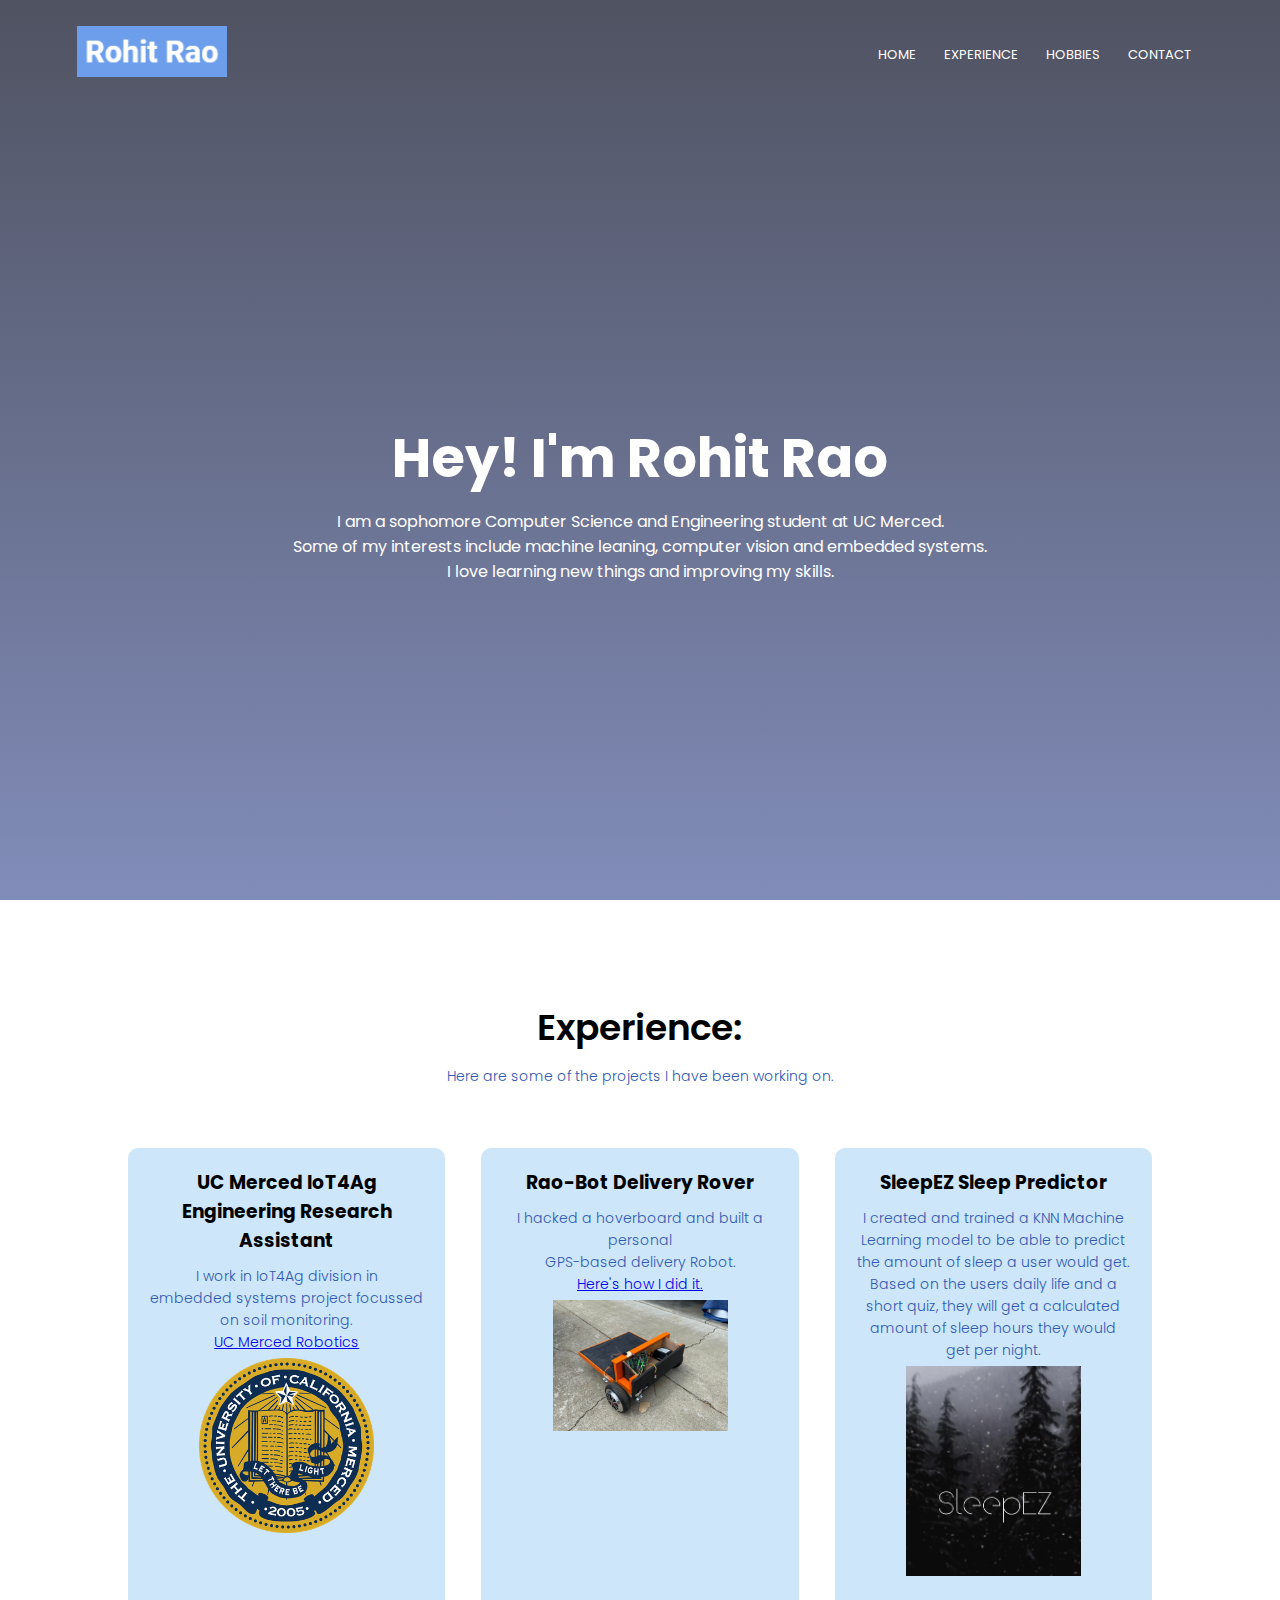
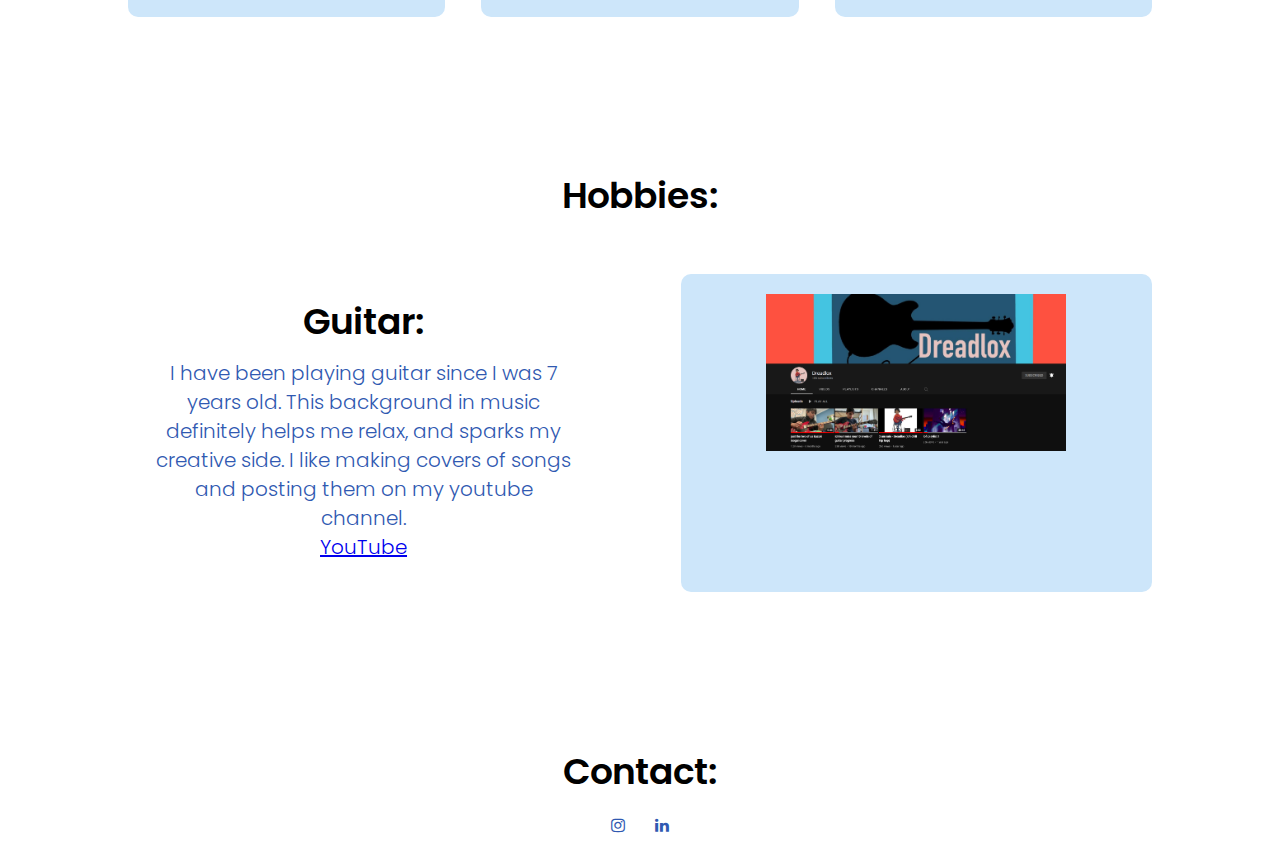
==== index.html @ 44340026 "Update index.html" ====
<!DOCTYPE html>
<html>
<head>
    <meta name="viewport" content="width=device-width, initial-scale=1.0">
    <title>RohitRao.com</title>
    <link rel="stylesheet" href="style.css">
    <link rel="preconnect" href="https://fonts.googleapis.com">
    <link rel="preconnect" href="https://fonts.gstatic.com" crossorigin>
    <link href="https://fonts.googleapis.com/css2?family=Poppins:wght@600&display=swap" rel="stylesheet">
    <link rel="stylesheet" href="https://stackpath.bootstrapcdn.com/font-awesome/4.7.0/css/font-awesome.min.css">
</head>
<body>
    <section class="header">
        <nav>
            <a href="index.html"><img src="images/logo.png"></a>
            <div class="nav-links">
                <ul>
                    <li><a href="">HOME</a></li>
                    <li><a href="#exp">EXPERIENCE</a></li>
                    <li><a href="#hob">HOBBIES</a></li>
                    <li><a href="#con">CONTACT</a></li>
                </ul>
            </div>
        </nav>
    <div class="text-box">
        <h1>Hey! I'm Rohit Rao</h1>
        <p> I am a sophomore Computer Science and Engineering student at UC Merced.<br>
             Some of my interests include machine leaning, computer vision and embedded systems.<br>
             I love learning new things and improving my skills.<br>
        </p>
    </div>

    </section>
<!-- ------ experience ------- -->
    <section class="experience">
        <a id="exp"></a>
       <h1>Experience:</h1> 
       <p>Here are some of the projects I have been working on.</p>
       <div class="row">
            <div class="proj_col">
                <h3>UC Merced IoT4Ag Engineering Research Assistant</h3>
                <p>
                    I work in IoT4Ag division in <br>
                    embedded systems project focussed<br>
                    on soil monitoring. <br>
                    <a href="https://robotics.ucmerced.edu/"> UC Merced Robotics</a>
                    <br>
                    <img src="images/UC_Merced_Seal.png">
                </p>
            </div>
            <div class="proj_col">
                <h3>Rao-Bot Delivery Rover</h3>
                <p>
                    I hacked a hoverboard and built a personal <br>
                    GPS-based delivery Robot.<br> 
                    <a href="https://medium.com/@rohitrrao2021/how-to-build-your-own-delivery-robot-edff353ba1cc"> Here's how I did it.</a>
                    <br>
                    <img src="images/raobot.jpg">
                </p>
            </div>
            <div class="proj_col">
                <h3>SleepEZ Sleep Predictor</h3>
                <p>
                    I created and trained a KNN Machine Learning model to be able to predict the amount of sleep a user would get. Based on the users daily life and a short quiz, they will get a calculated amount of sleep hours they would get per night.
                    <br>
                    <img src="images/sleepez.png">
                </p>
            </div>
       </div>
    </section>
<!-- ------ experience -------- -->
<section class="hobbies">
    <a id="hob"></a>
   <h1>Hobbies:</h1> 
   <div class="row">
    <div class="nocolorhob_col">
        <h1>Guitar:</h1>
        <p>
            I have been playing guitar since I was 7 years old. This background in music definitely helps me relax, and sparks my creative side. I like making covers of songs and posting them on my youtube channel.
            <br>
            <a href="https://www.youtube.com/channel/UCna12fSTjROgVk5E1u4epyQ">YouTube</a>
        </p>
    </div>
    <div class="hob_col">
        <img src="images/guitar.png">
    </div>
    
</div>
</section>

<!-- ------ contact -------- -->
<section class="contact">
    <a id="con"></a>
   <h1>Contact:</h1> 
   <div class="icons">
        <i class="fa fa-instagram"id = "insta"></i>
        <i class="fa fa-linkedin" id = "linkedin"></i>
   </div>
</section>


</body>
<script type="text/javascript">
    document.getElementById("insta").onclick = function () {
        location.href = "https://www.instagram.com/not_rohit.rao/?hl=en";
    };
    document.getElementById("linkedin").onclick = function () {
        location.href = "https://www.linkedin.com/in/rohit--rao/";
    };

</script>

</html>
---- style.css ----
*{
    margin: 0;
    padding: 0;
    font-family: 'Poppins', sans-serif;
}
.header{
    min-height: 100vh;
    width: 100%;
    background-image: linear-gradient(rgba(4,9,30,0.7),rgba(76, 92, 156, 0.7)),url('./images/front.png');
    background-position: center;
    background-size: cover;
    background-repeat: no-repeat;
    position: relative;
}
nav{
    display: flex;
    padding: 2% 6%;
    justify-content: space-between;
    align-items: center;
}
nav img{
    width: 150px;

}
.nav-links{
    flex: 1;
    text-align: right;
}
.nav-links ul li{
    list-style: none;
    display: inline-block;
    padding: 8px 12px;
    position: relative;
}
.nav-links ul li a{
    color: #fff;
    text-decoration: none;
    font-size: 13px;
}
.nav-links ul li::after{
    content: '';
    width: 0%;
    height: 2px;
    background: #36cef4;
    display: block;
    margin: auto;
    transition: 0.3s;
}
.nav-links ul li:hover::after{
    width: 100%;
}
.text-box{
    width: 70%;
    color: #fff;
    position: absolute;
    top: 35%;
    left: 50%;
    transform: translate(-50%,50%);
    text-align: center;
}

.text-box h1{
    font-size: 54px;
}

.text-box p{
    margin: 10px 0 40px;
    font-size: 16px;
    columns: #fff;
}

/*------ experience -------*/
.experience{
    width: 80%;
    margin: auto;
    text-align: center;
    padding-top: 100px;
}
.experience h1{
    font-size: 36px;
    font-weight: 600;
}
.experience p{
    color: rgb(48, 89, 177);
    font-size: 14px;
    font-weight: 300;
    line-height: 22px;
    padding: 10px;
}
.experience img{
    width: 175px;
    padding: 5px;
    /* height */
}
.row{
    margin-top: 5%;
    display: flex;
    justify-content: space-between;
}
.proj_col{
    flex-basis: 31%;
    background: #cde6fa;
    border-radius: 10px;
    margin-bottom: 5%;
    padding: 20px 12px;
    box-sizing: border-box;
}
.proj_col:hover{
    box-shadow: 0 0 20px 0px rgba(0, 0, 0, 0.2);
}
/*------ hobbies -------*/
.hobbies{
    width: 80%;
    margin: auto;
    text-align: center;
    padding-top: 100px;
}
.hobbies h1{
    font-size: 36px;
    font-weight: 600;
}
.hobbies p{
    color: rgb(48, 89, 177);
    font-size: 20px;
    font-weight: 300;
    line-height: 29px;
    padding: 10px;
}

.hob_col{
    flex-basis: 46%;
    background: #cde6fa;
    border-radius: 10px;
    margin-bottom: 5%;
    padding: 20px 12px;
    box-sizing: border-box;
}

.hob_col img{
    width: 300px;
}
.nocolorhob_col{
    flex-basis: 46%;
    border-radius: 10px;
    margin-bottom: 5%;
    padding: 20px 12px;
    box-sizing: border-box;
}
/*------ contact -------*/

.contact{
    width: 80%;
    margin: auto;
    text-align: center;
    padding-top: 100px;
}
.contact h1{
    font-size: 36px;
    font-weight: 600;
}
.icons .fa{
    color: rgb(48, 89, 177);
    margin: 0 13px;
    cursor: pointer;
    padding: 18px 0;
}
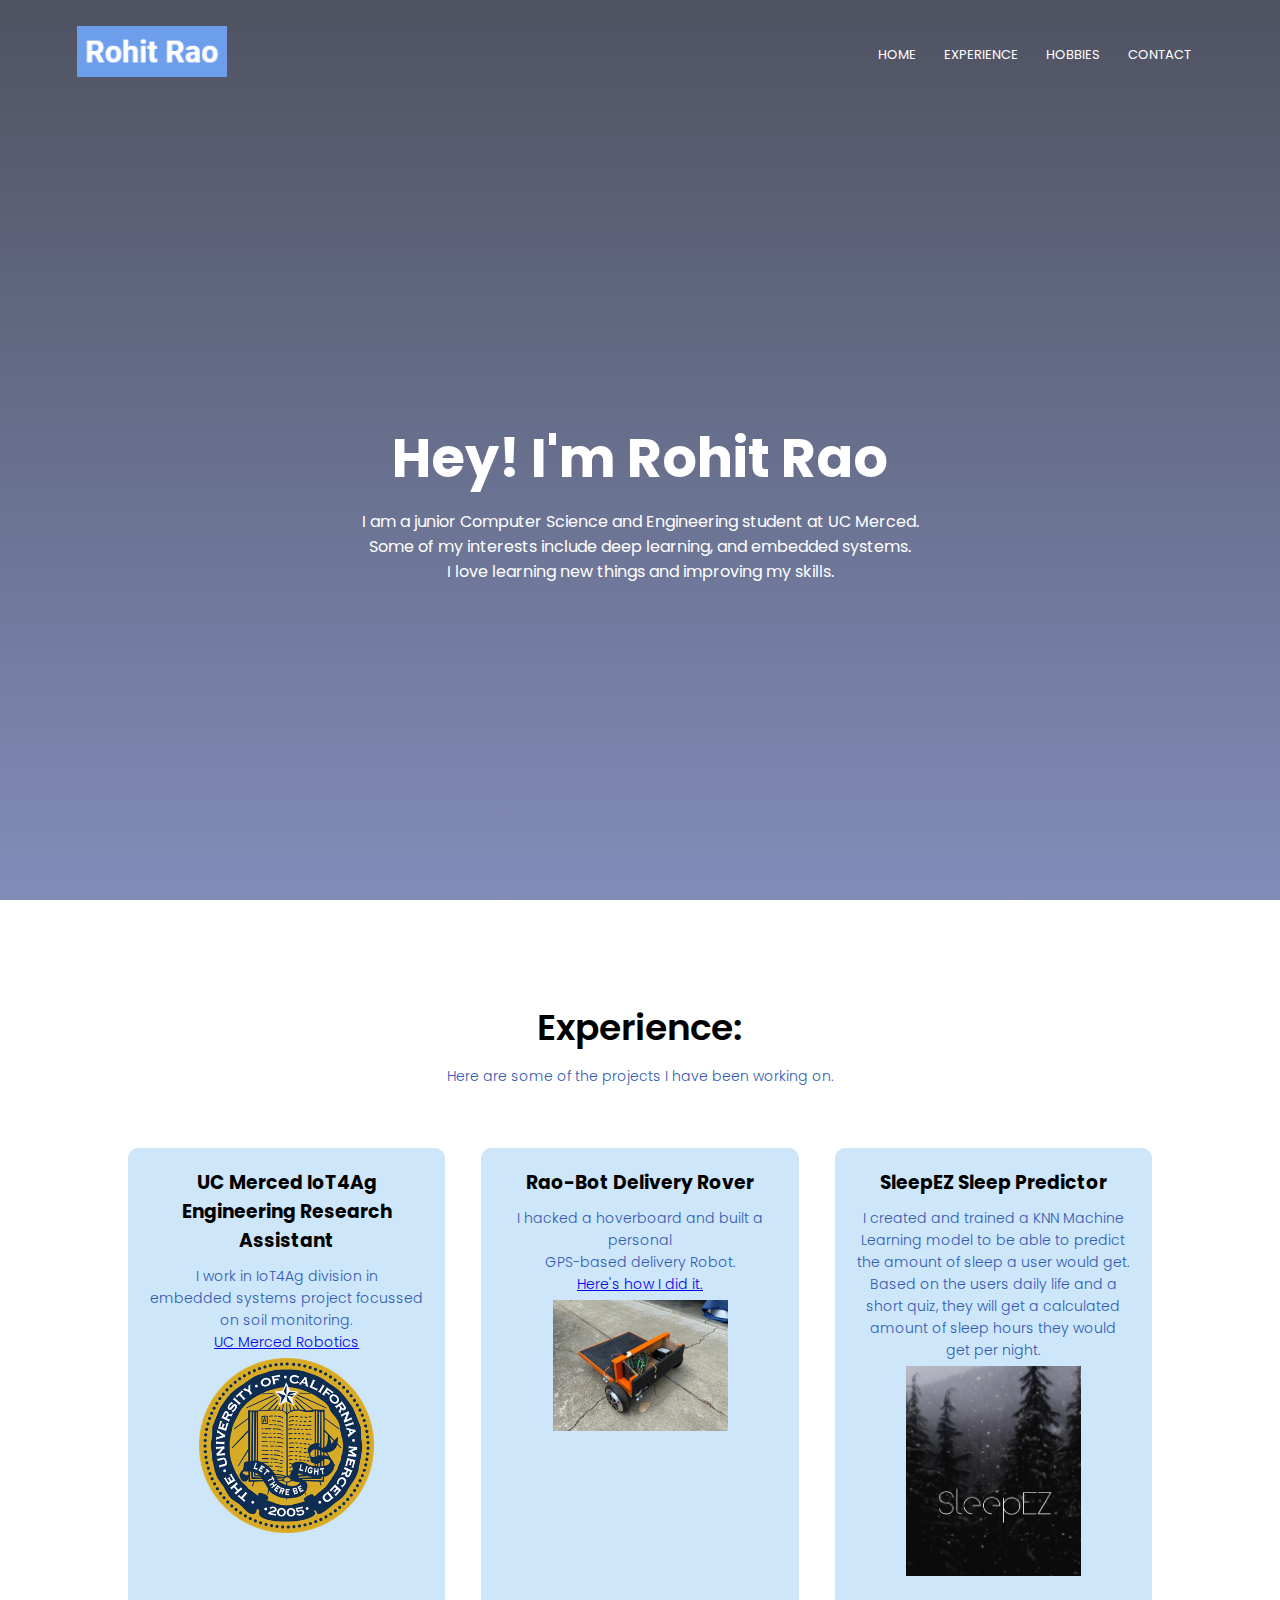
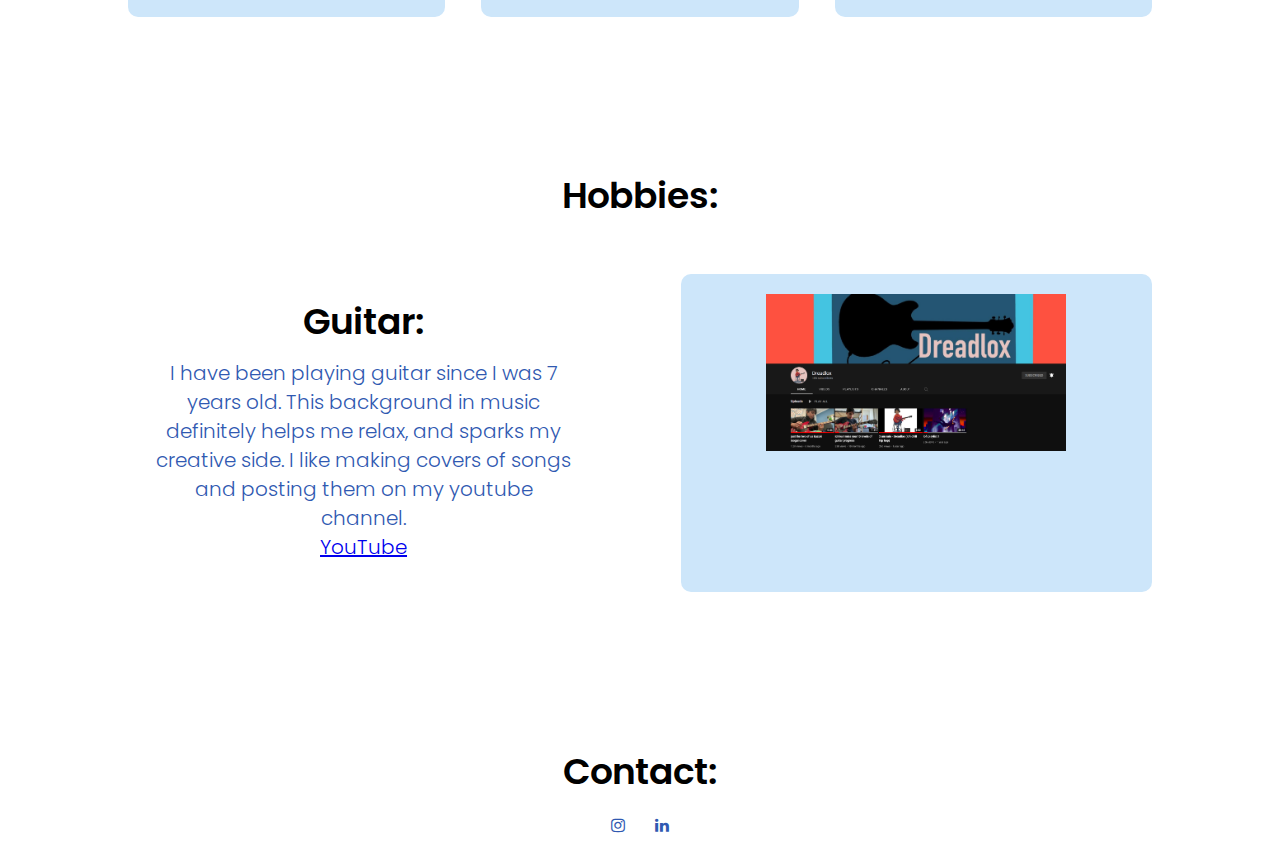
==== commit 4cf9a79a: "Update index.html" ====
--- a/index.html
+++ b/index.html
@@ -24,8 +24,8 @@
         </nav>
     <div class="text-box">
         <h1>Hey! I'm Rohit Rao</h1>
-        <p> I am a sophomore Computer Science and Engineering student at UC Merced.<br>
-             Some of my interests include machine leaning, computer vision and embedded systems.<br>
+        <p> I am a junior Computer Science and Engineering student at UC Merced.<br>
+             Some of my interests include deep learning, and embedded systems.<br>
              I love learning new things and improving my skills.<br>
         </p>
     </div>
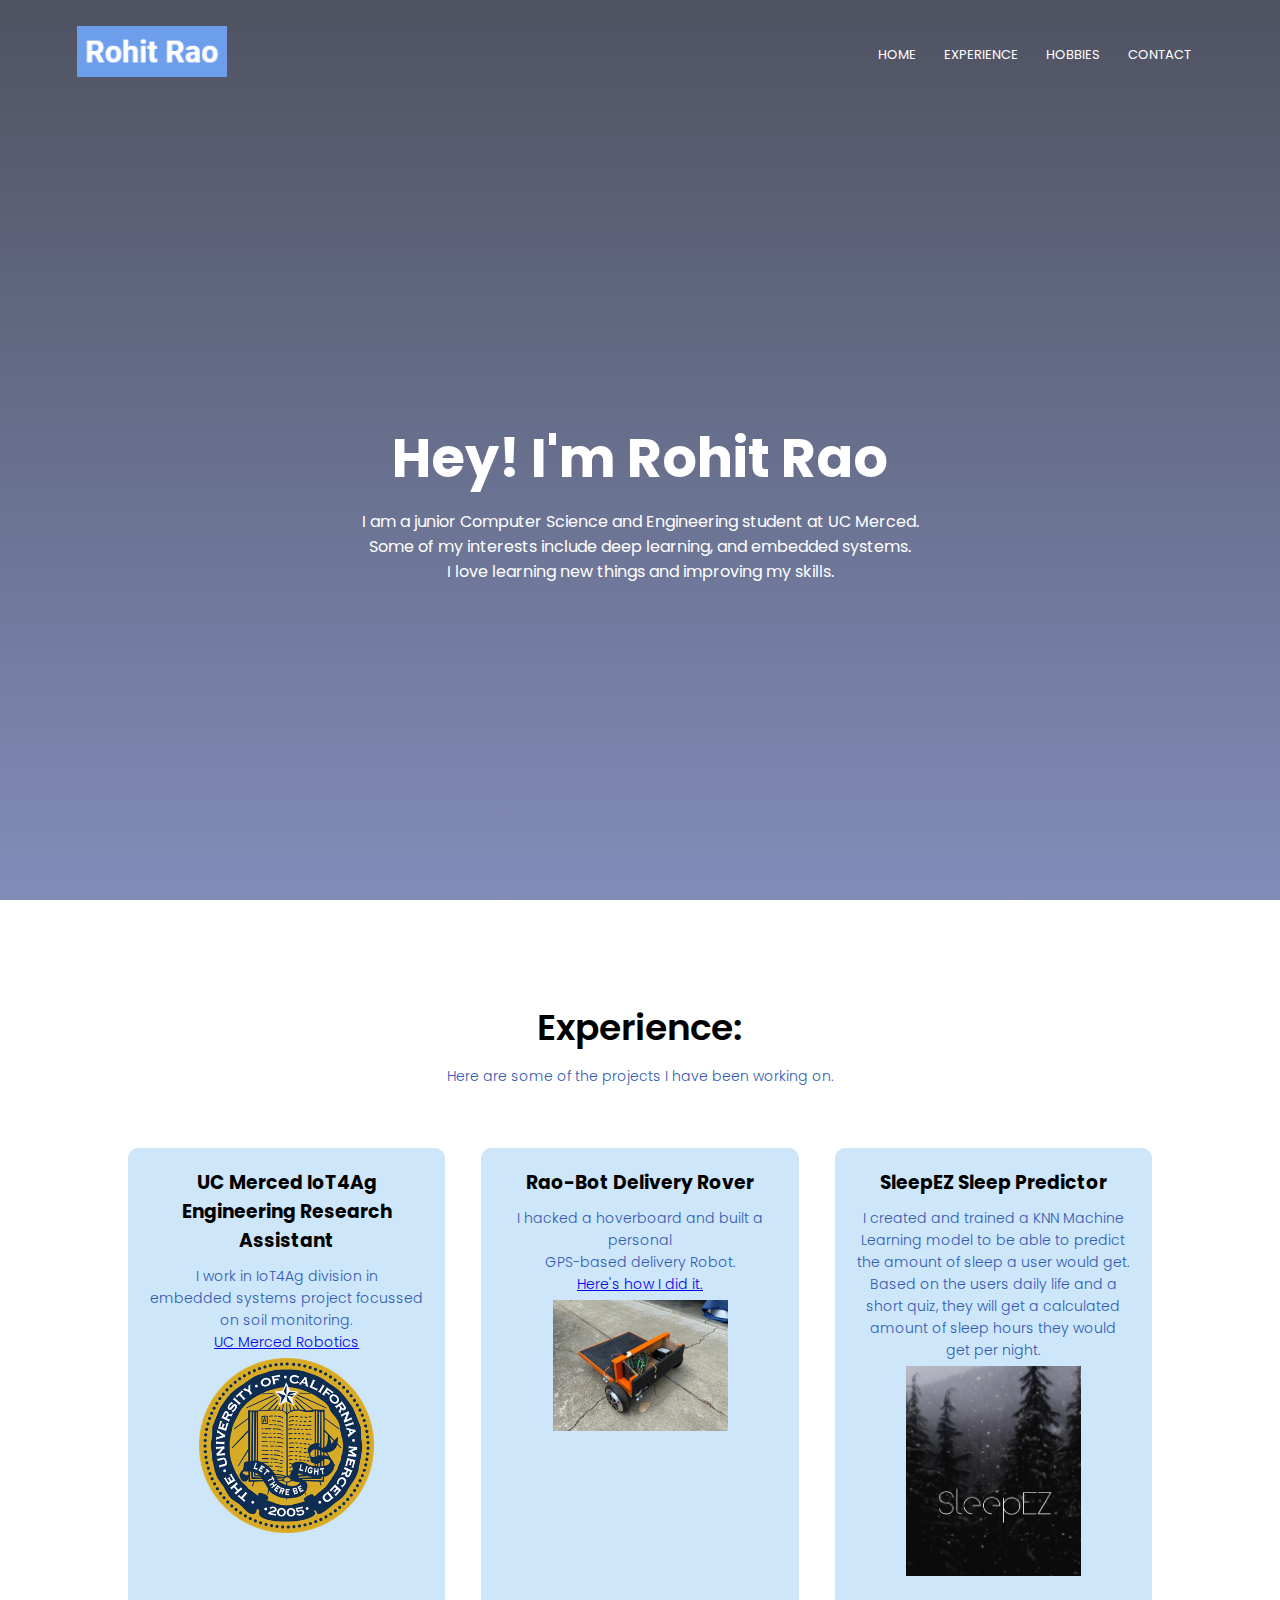
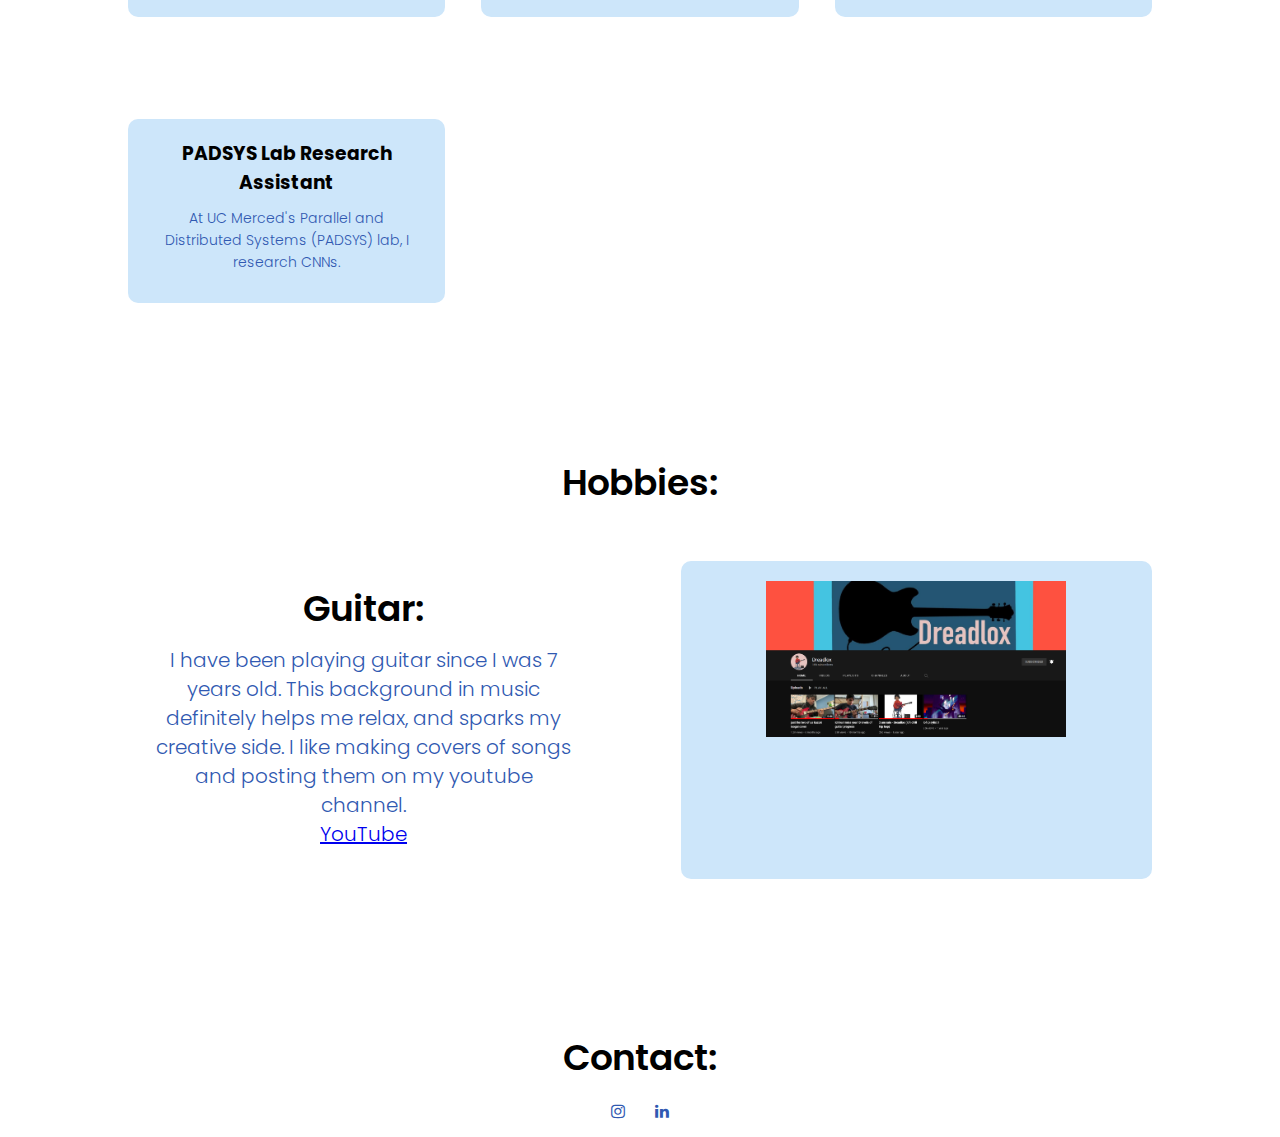
==== commit e1417433: "Update index.html" ====
--- a/index.html
+++ b/index.html
@@ -67,8 +67,16 @@
                 </p>
             </div>
        </div>
+        <div class = "row">
+            <div class="proj_col">
+                <h3>PADSYS Lab Research Assistant</h3>
+                <p>
+                    At UC Merced's Parallel and Distributed Systems (PADSYS) lab, I research CNNs.
+                </p>
+            </div>
+        </div>
     </section>
-<!-- ------ experience -------- -->
+<!-- ------ hobbies -------- -->
 <section class="hobbies">
     <a id="hob"></a>
    <h1>Hobbies:</h1> 
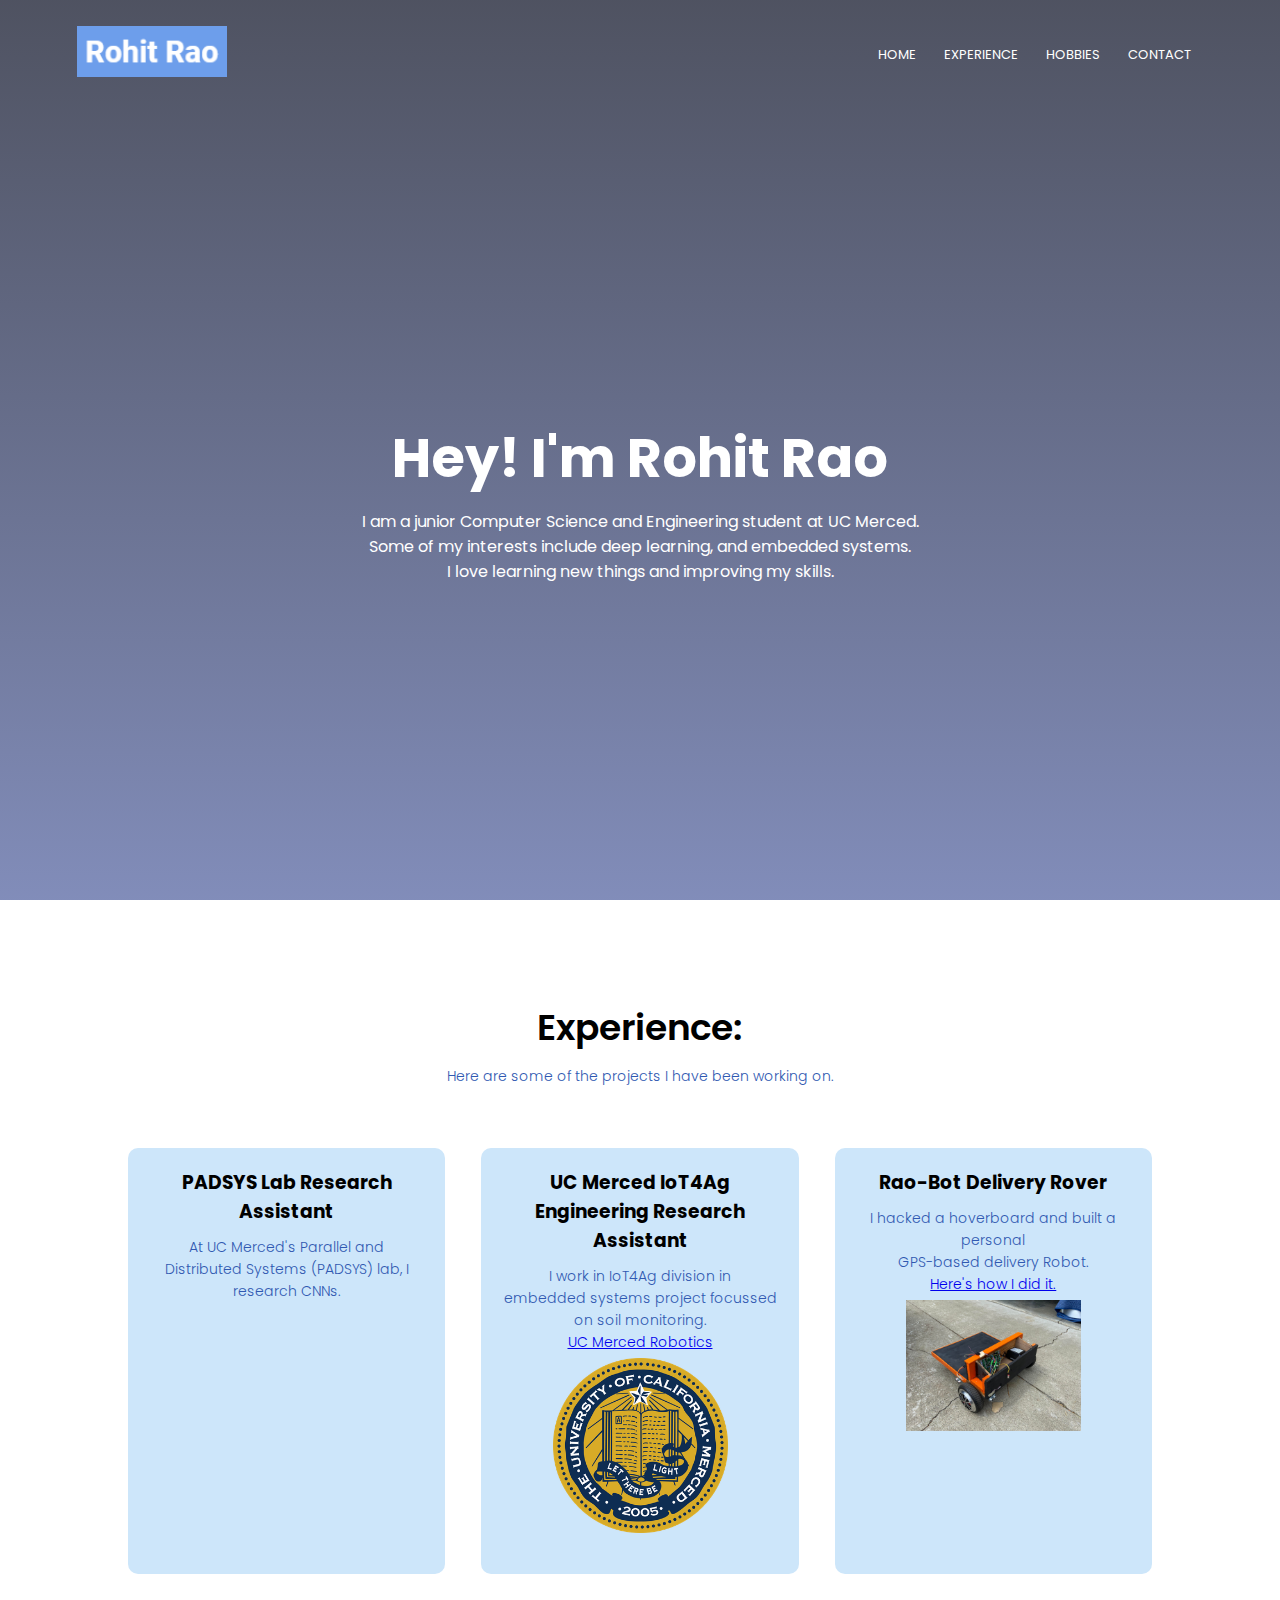
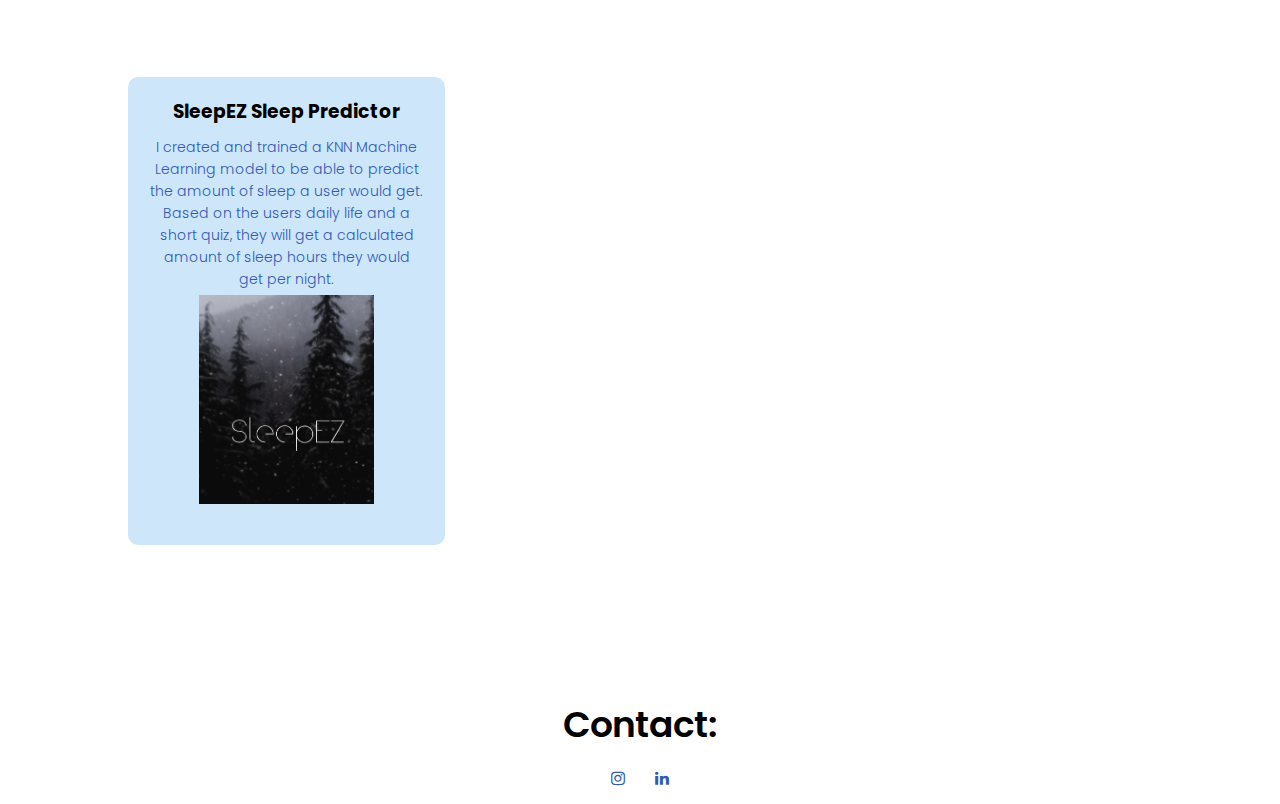
==== commit 5d334e0f: "Update index.html" ====
--- a/index.html
+++ b/index.html
@@ -37,6 +37,12 @@
        <h1>Experience:</h1> 
        <p>Here are some of the projects I have been working on.</p>
        <div class="row">
+           <div class="proj_col">
+                <h3>PADSYS Lab Research Assistant</h3>
+                <p>
+                    At UC Merced's Parallel and Distributed Systems (PADSYS) lab, I research CNNs.
+                </p>
+            </div>
             <div class="proj_col">
                 <h3>UC Merced IoT4Ag Engineering Research Assistant</h3>
                 <p>
@@ -58,6 +64,8 @@
                     <img src="images/raobot.jpg">
                 </p>
             </div>
+       </div>
+        <div class = "row">
             <div class="proj_col">
                 <h3>SleepEZ Sleep Predictor</h3>
                 <p>
@@ -66,18 +74,10 @@
                     <img src="images/sleepez.png">
                 </p>
             </div>
-       </div>
-        <div class = "row">
-            <div class="proj_col">
-                <h3>PADSYS Lab Research Assistant</h3>
-                <p>
-                    At UC Merced's Parallel and Distributed Systems (PADSYS) lab, I research CNNs.
-                </p>
-            </div>
         </div>
     </section>
 <!-- ------ hobbies -------- -->
-<section class="hobbies">
+<!-- <section class="hobbies">
     <a id="hob"></a>
    <h1>Hobbies:</h1> 
    <div class="row">
@@ -94,7 +94,7 @@
     </div>
     
 </div>
-</section>
+</section> -->
 
 <!-- ------ contact -------- -->
 <section class="contact">
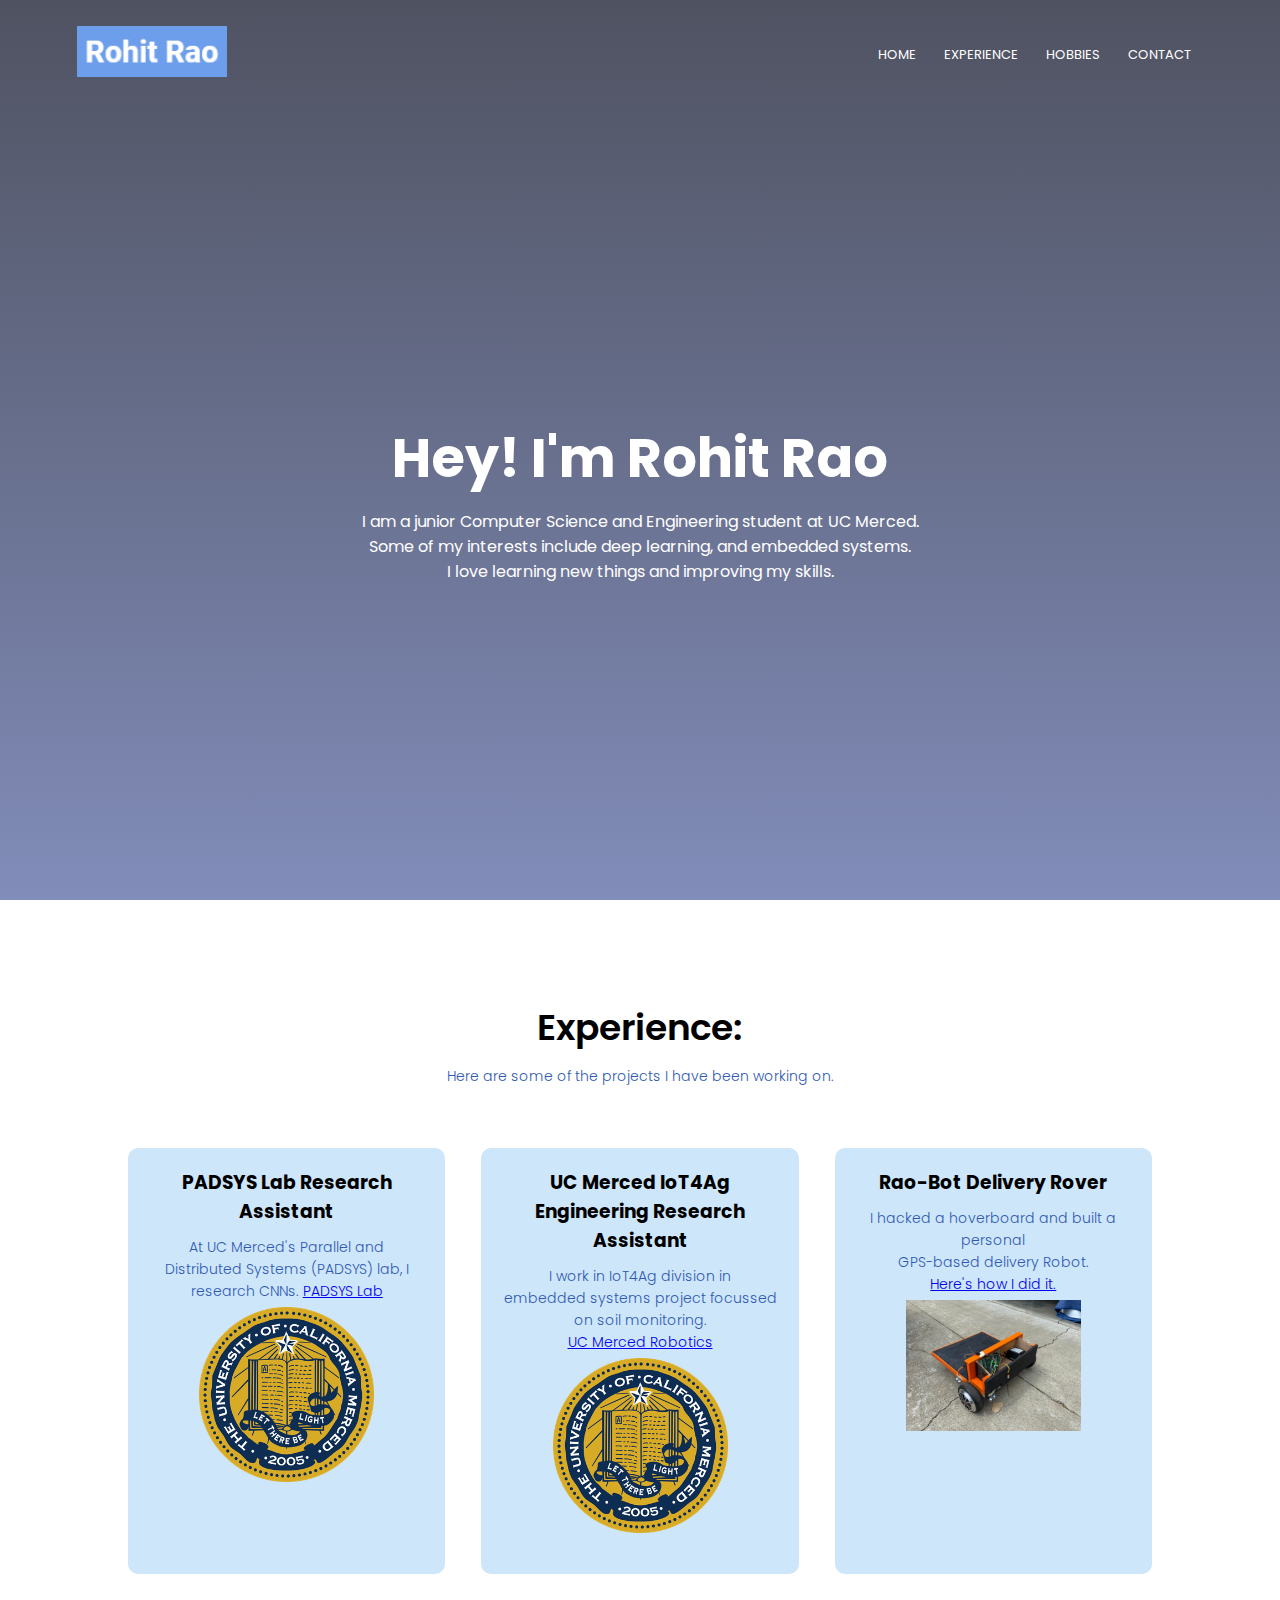
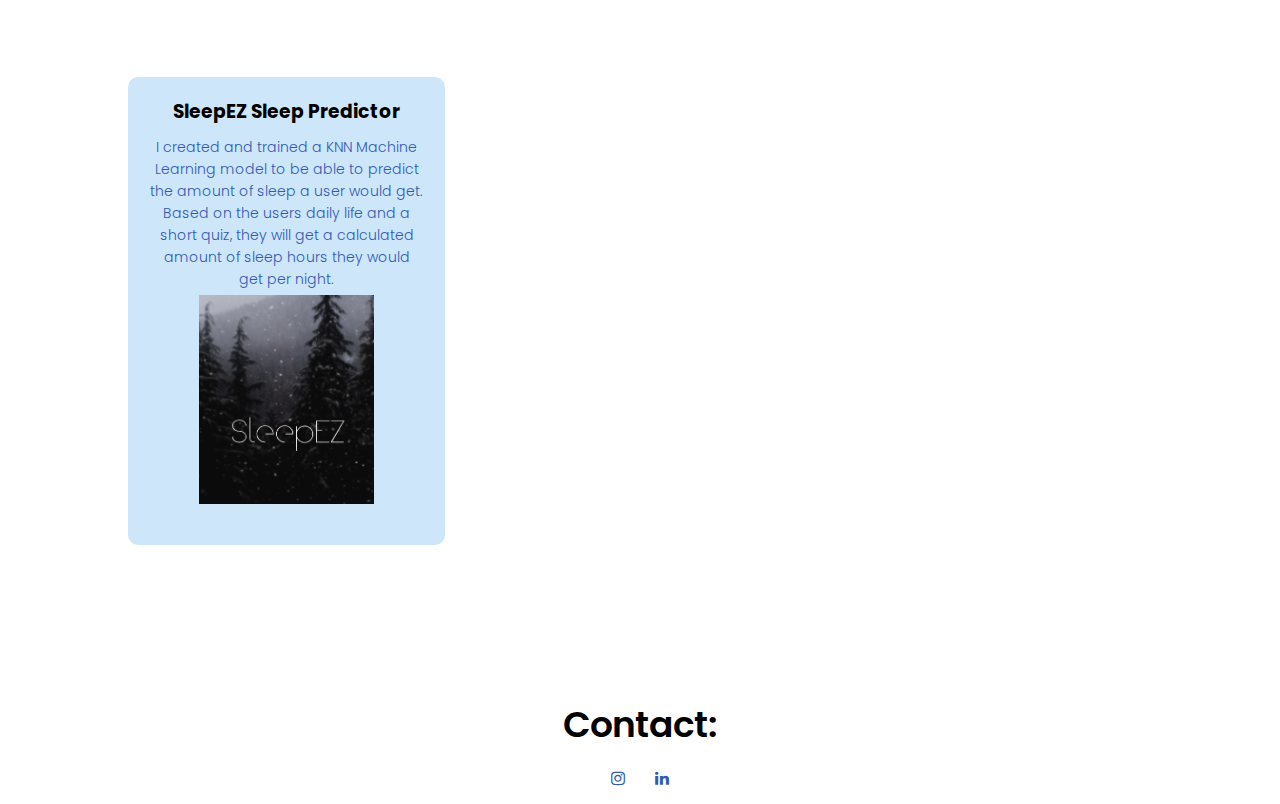
==== commit afb7c1ad: "Update index.html" ====
--- a/index.html
+++ b/index.html
@@ -41,6 +41,8 @@
                 <h3>PADSYS Lab Research Assistant</h3>
                 <p>
                     At UC Merced's Parallel and Distributed Systems (PADSYS) lab, I research CNNs.
+                    <a href = "https://padsys.org/index.html"> PADSYS Lab </a> <br>
+                    <img src="images/UC_Merced_Seal.png">
                 </p>
             </div>
             <div class="proj_col">
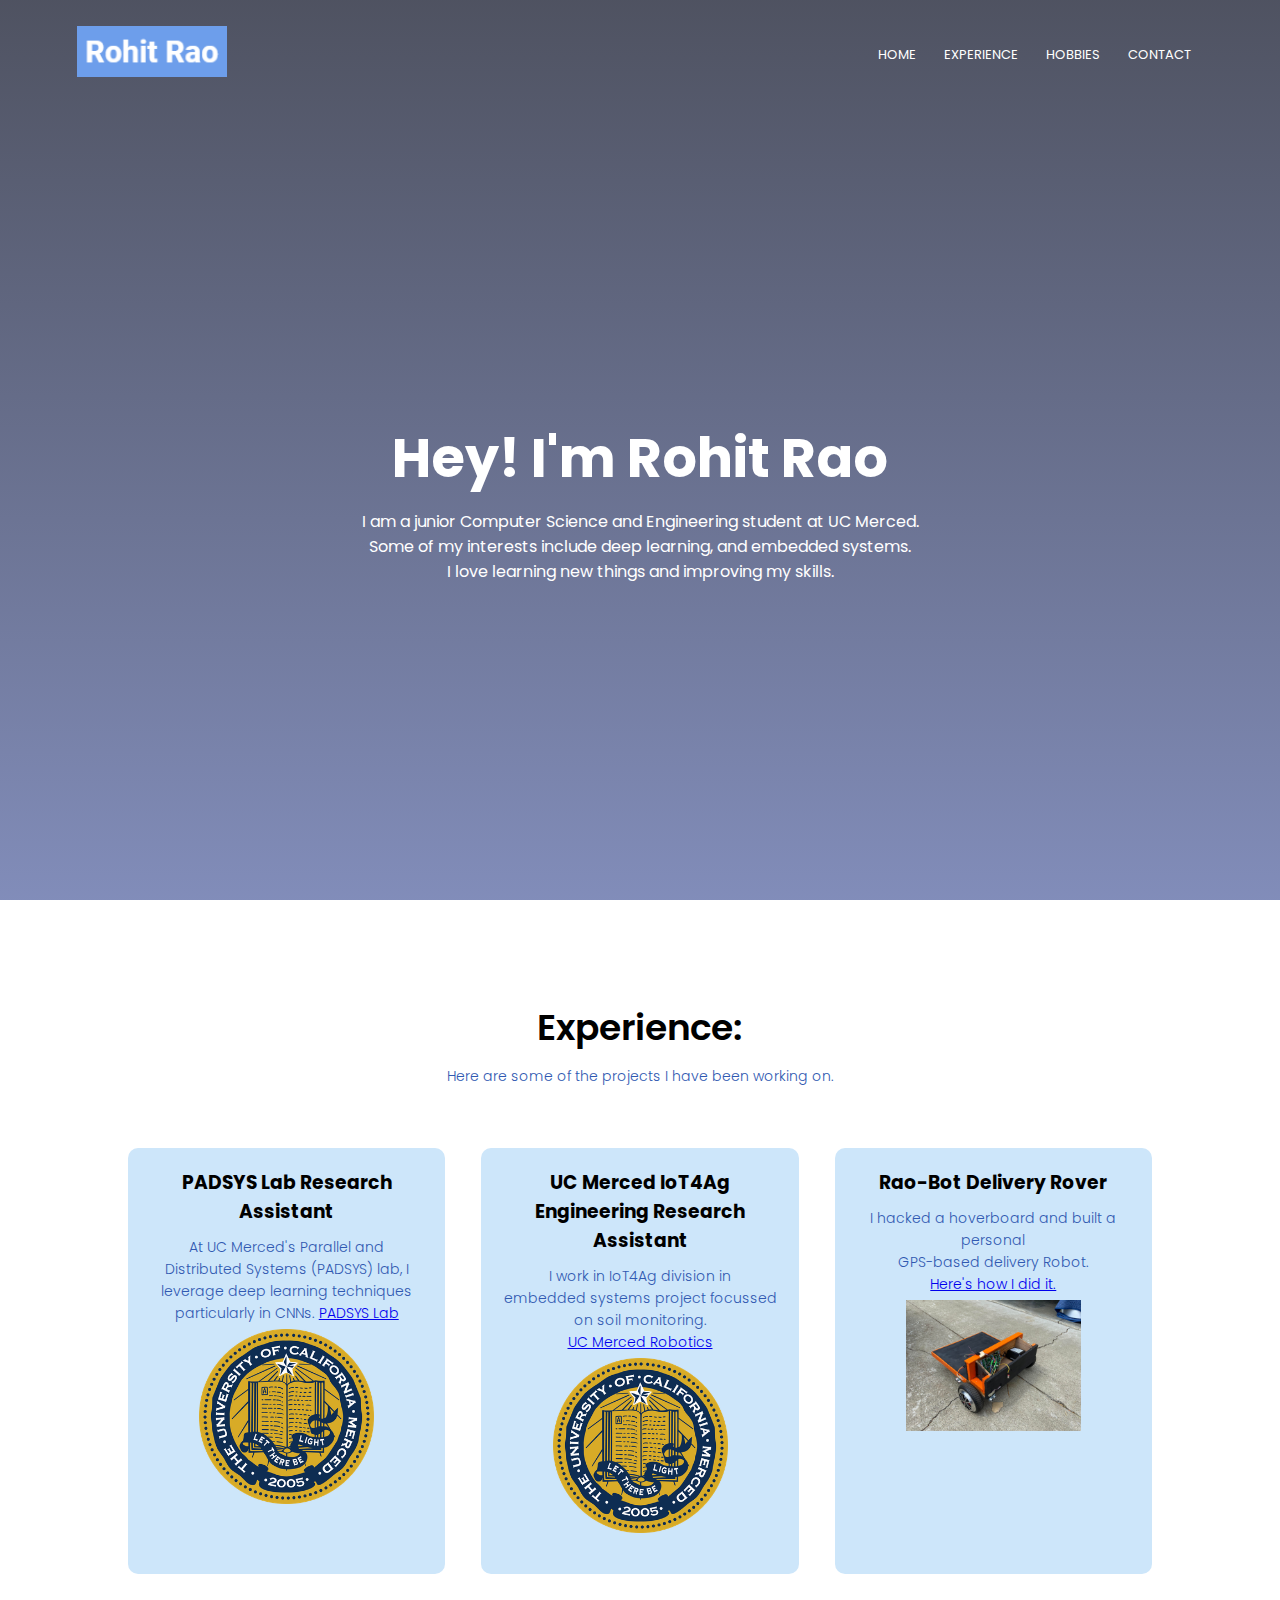
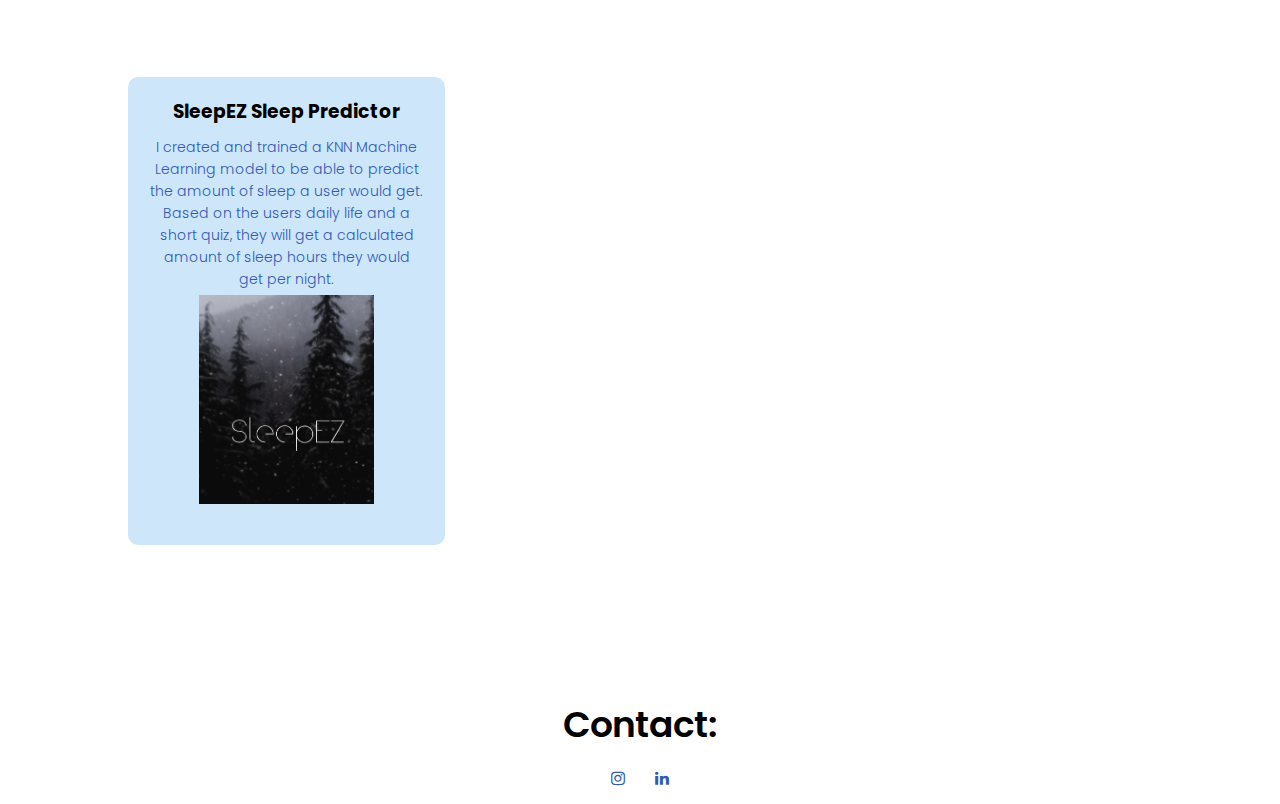
==== commit c4db1faf: "Update index.html" ====
--- a/index.html
+++ b/index.html
@@ -40,7 +40,7 @@
            <div class="proj_col">
                 <h3>PADSYS Lab Research Assistant</h3>
                 <p>
-                    At UC Merced's Parallel and Distributed Systems (PADSYS) lab, I research CNNs.
+                    At UC Merced's Parallel and Distributed Systems (PADSYS) lab, I leverage deep learning techniques particularly in CNNs.
                     <a href = "https://padsys.org/index.html"> PADSYS Lab </a> <br>
                     <img src="images/UC_Merced_Seal.png">
                 </p>
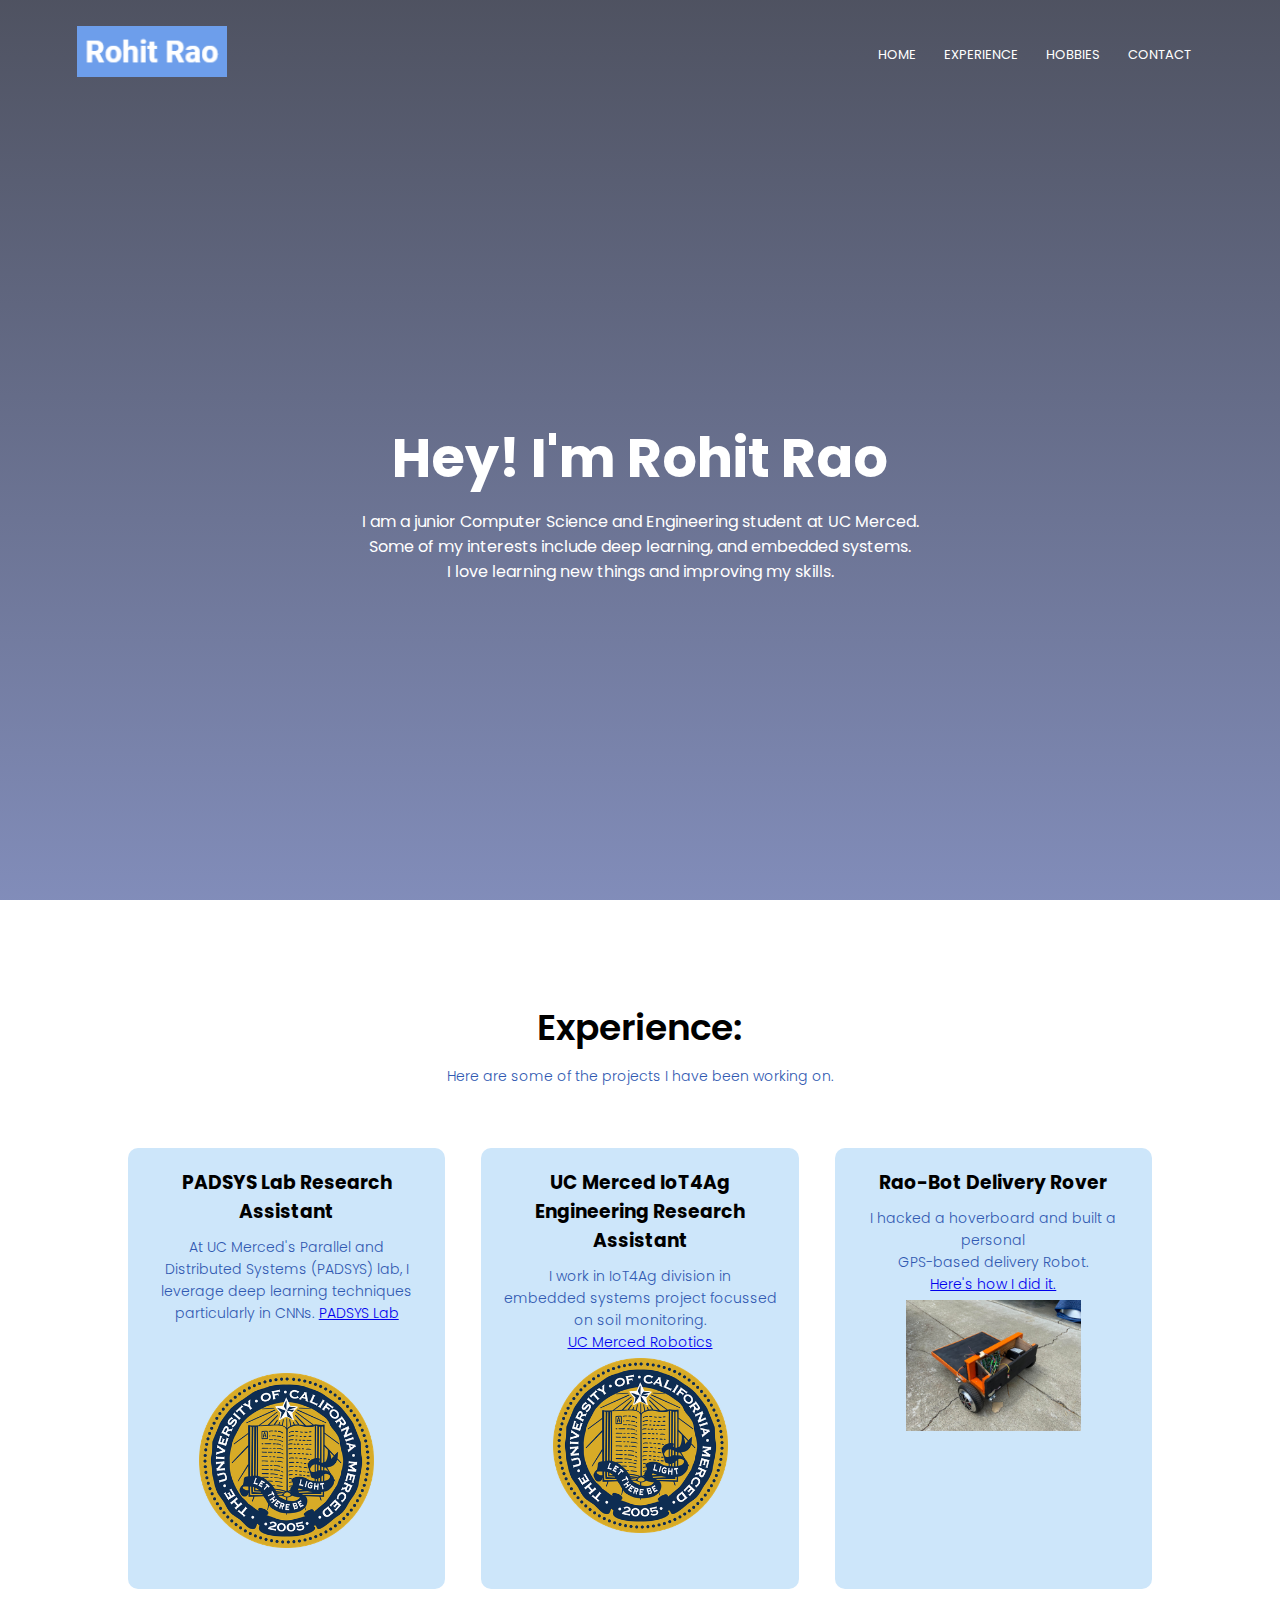
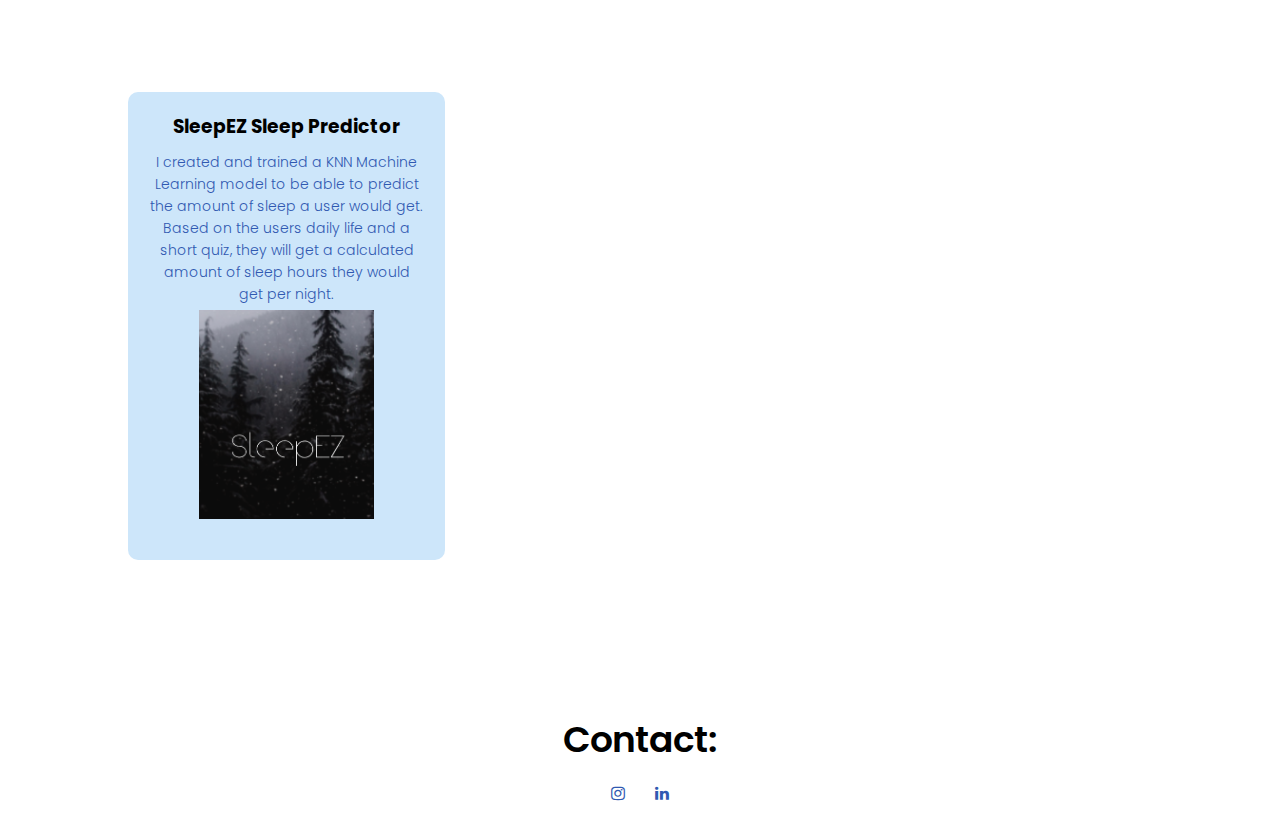
==== commit 60282ca4: "Update index.html" ====
--- a/index.html
+++ b/index.html
@@ -41,7 +41,7 @@
                 <h3>PADSYS Lab Research Assistant</h3>
                 <p>
                     At UC Merced's Parallel and Distributed Systems (PADSYS) lab, I leverage deep learning techniques particularly in CNNs.
-                    <a href = "https://padsys.org/index.html"> PADSYS Lab </a> <br>
+                    <a href = "https://padsys.org/index.html"> PADSYS Lab </a> <br> <br> <br>
                     <img src="images/UC_Merced_Seal.png">
                 </p>
             </div>
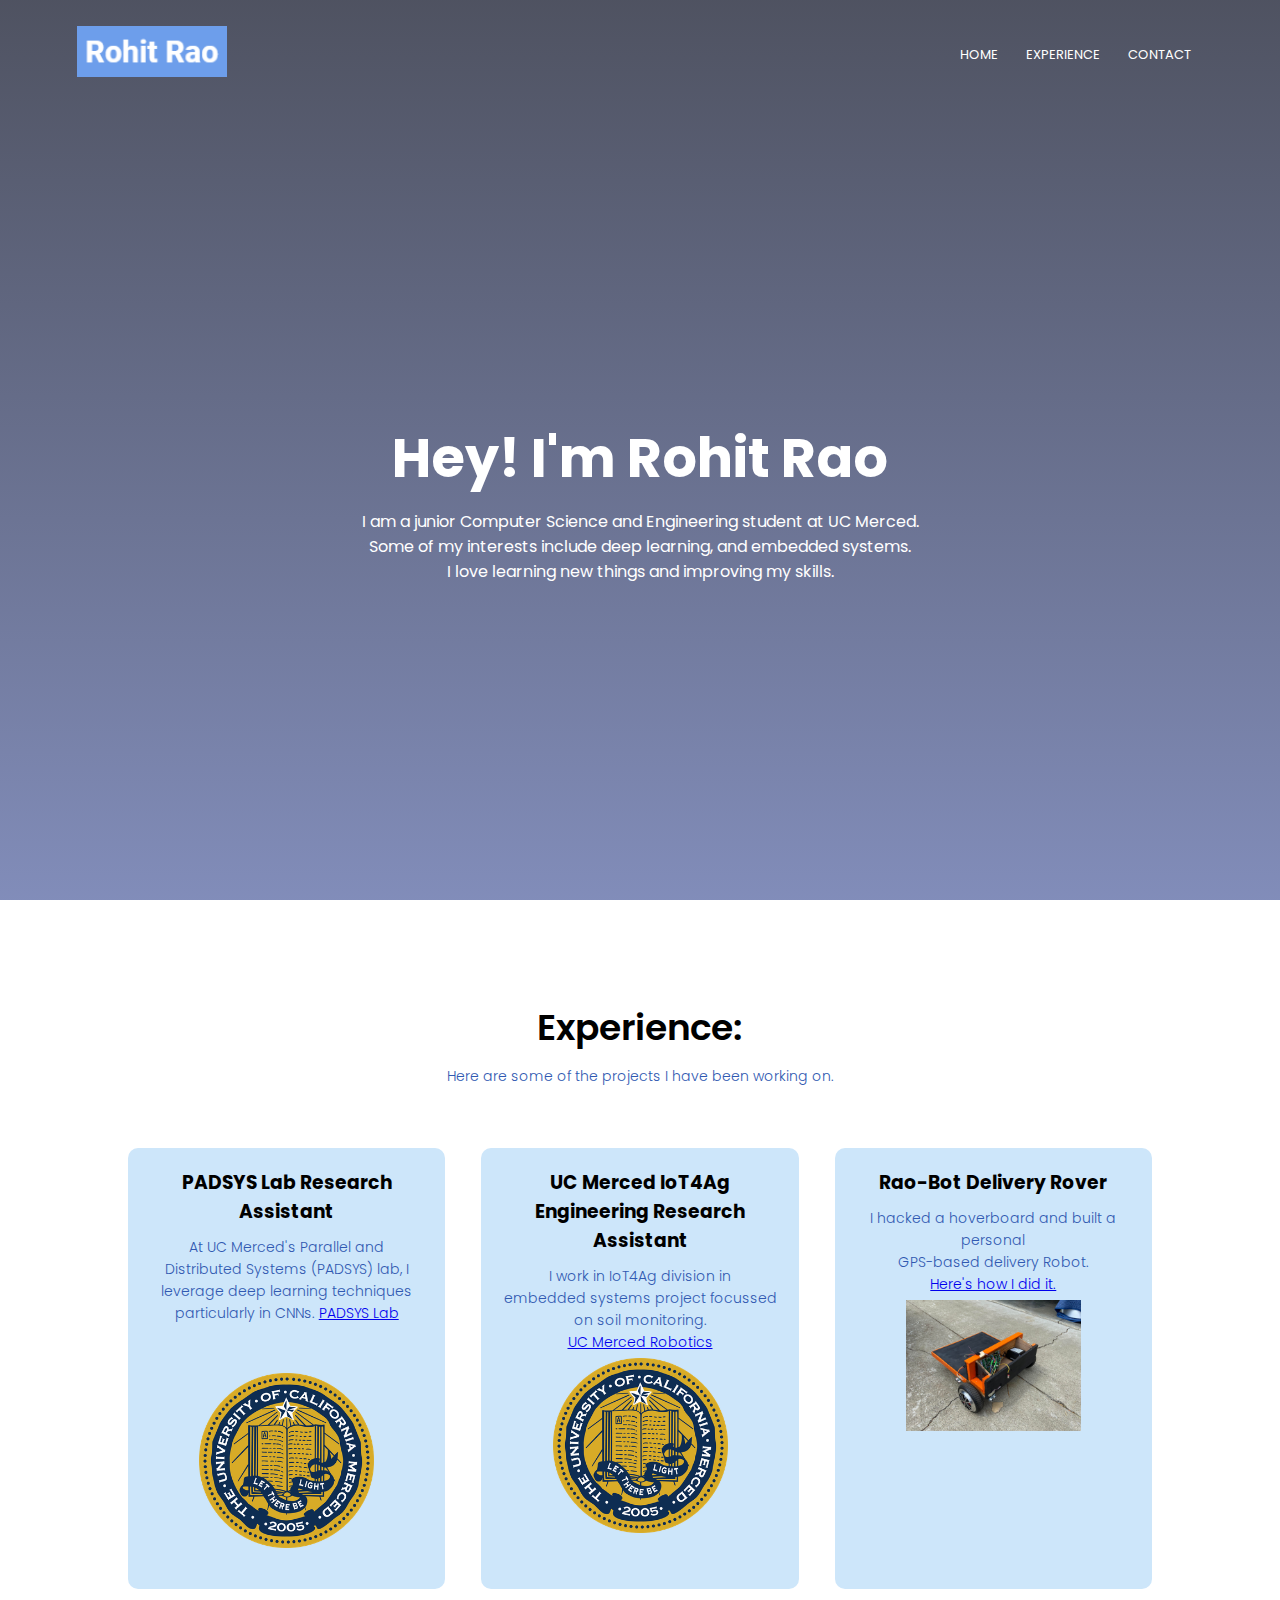
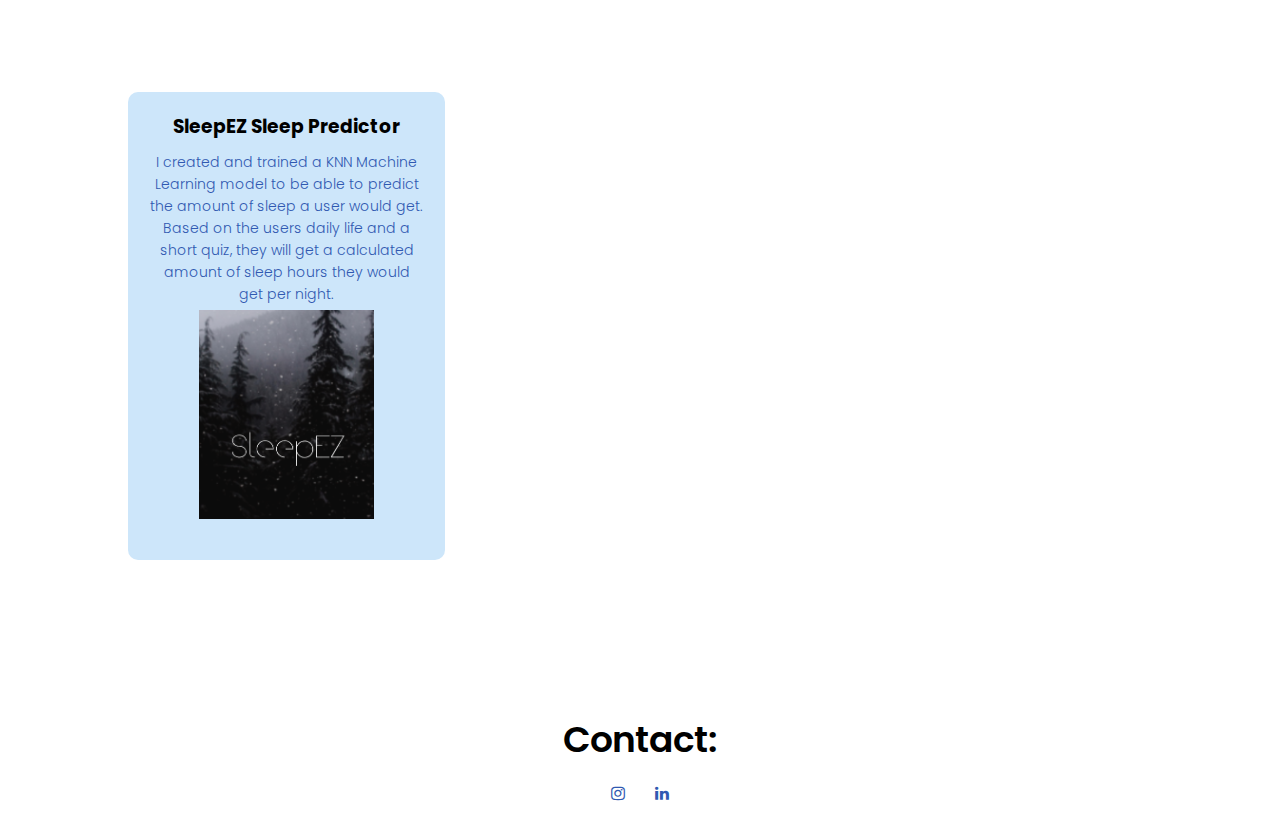
==== commit ad25eab2: "Update index.html" ====
--- a/index.html
+++ b/index.html
@@ -17,7 +17,7 @@
                 <ul>
                     <li><a href="">HOME</a></li>
                     <li><a href="#exp">EXPERIENCE</a></li>
-                    <li><a href="#hob">HOBBIES</a></li>
+<!--                     <li><a href="#hob">HOBBIES</a></li> -->
                     <li><a href="#con">CONTACT</a></li>
                 </ul>
             </div>
